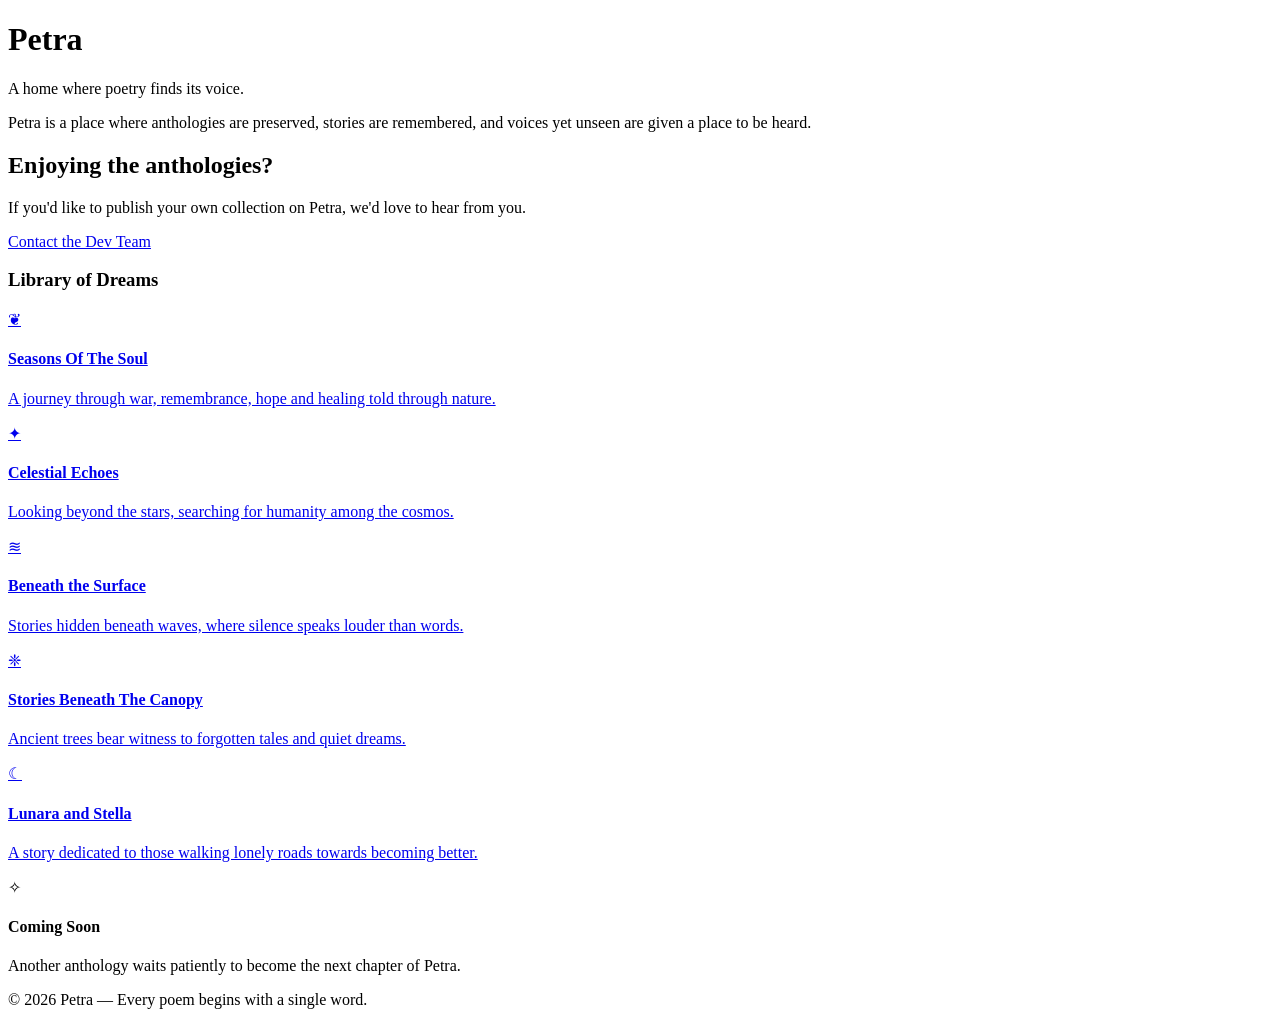
==== index.html @ 8d0e6b62 "Move site files from Petra/ to repo root for GitHub Pages Moved: index.html, style1.css, index.js, s" ====
<!DOCTYPE html>
<html lang="en">

<head>

    <meta charset="UTF-8">
    <meta name="viewport" content="width=device-width, initial-scale=1.0">

    <title>Petra | Poetry Anthologies</title>

    <link rel="stylesheet" href="style1.css">

    <link rel="preconnect" href="https://fonts.googleapis.com">
    <link rel="preconnect" href="https://fonts.gstatic.com" crossorigin>

    <link
        href="https://fonts.googleapis.com/css2?family=Cormorant+Garamond:wght@500;600;700&family=Inter:wght@300;400;500&display=swap"
        rel="stylesheet">

</head>


<body>


<header>

    <h1>Petra</h1>

    <p class="subtitle">
        A home where poetry finds its voice.
    </p>

</header>


<section class="intro">

    <p>
        Petra is a place where anthologies are preserved,
        stories are remembered,
        and voices yet unseen are given a place to be heard.
    </p>

</section>


<section class="developer">

    <h2>
        Enjoying the anthologies?
    </h2>

    <p>
        If you'd like to publish your own collection on Petra,
        we'd love to hear from you.
    </p>

    <a href="mailto:placeholder@example.com" class="dev-button">
        Contact the Dev Team
    </a>

</section>


<section class="library">

    <h3>
        Library of Dreams
    </h3>


    <div class="cards">


        <!-- =========================
             NATURE
        ========================== -->

        <a href="seasons.html" class="poem-card seasons">

            <span class="watermark">❦</span>

            <h4>
                Seasons Of The Soul
            </h4>

            <p>
                A journey through war, remembrance,
                hope and healing told through nature.
            </p>

        </a>


        <!-- =========================
             SPACE
        ========================== -->

        <a href="celestial.html" class="poem-card celestial">

            <span class="watermark">✦</span>

            <h4>
                Celestial Echoes
            </h4>

            <p>
                Looking beyond the stars,
                searching for humanity among the cosmos.
            </p>

        </a>


        <!-- =========================
             OCEAN
        ========================== -->

        <a href="ocean.html" class="poem-card ocean">

            <span class="watermark">≋</span>

            <h4>
                Beneath the Surface
            </h4>

            <p>
                Stories hidden beneath waves,
                where silence speaks louder than words.
            </p>

        </a>


        <!-- =========================
             FOREST
        ========================== -->

        <a href="forest.html" class="poem-card forest">

            <span class="watermark">❈</span>

            <h4>
                Stories Beneath The Canopy
            </h4>

            <p>
                Ancient trees bear witness to
                forgotten tales and quiet dreams.
            </p>

        </a>


        <!-- =========================
             LUNARA
        ========================== -->

        <a href="luna.html" class="poem-card luna">

            <span class="watermark">☾</span>

            <h4>
                Lunara and Stella
            </h4>

            <p>
                A story dedicated to those
                walking lonely roads towards becoming better.
            </p>

        </a>


        <!-- =========================
             FUTURE ANTHOLOGY
        ========================== -->

        <article class="poem-card upcoming">

            <span class="watermark">✧</span>

            <h4>
                Coming Soon
            </h4>

            <p>
                Another anthology waits patiently
                to become the next chapter of Petra.
            </p>

        </article>


    </div>

</section>


<footer>

    <p>
        © 2026 Petra — Every poem begins with a single word.
    </p>

</footer>

<script src="index.js">

</script>
</body>

</html>
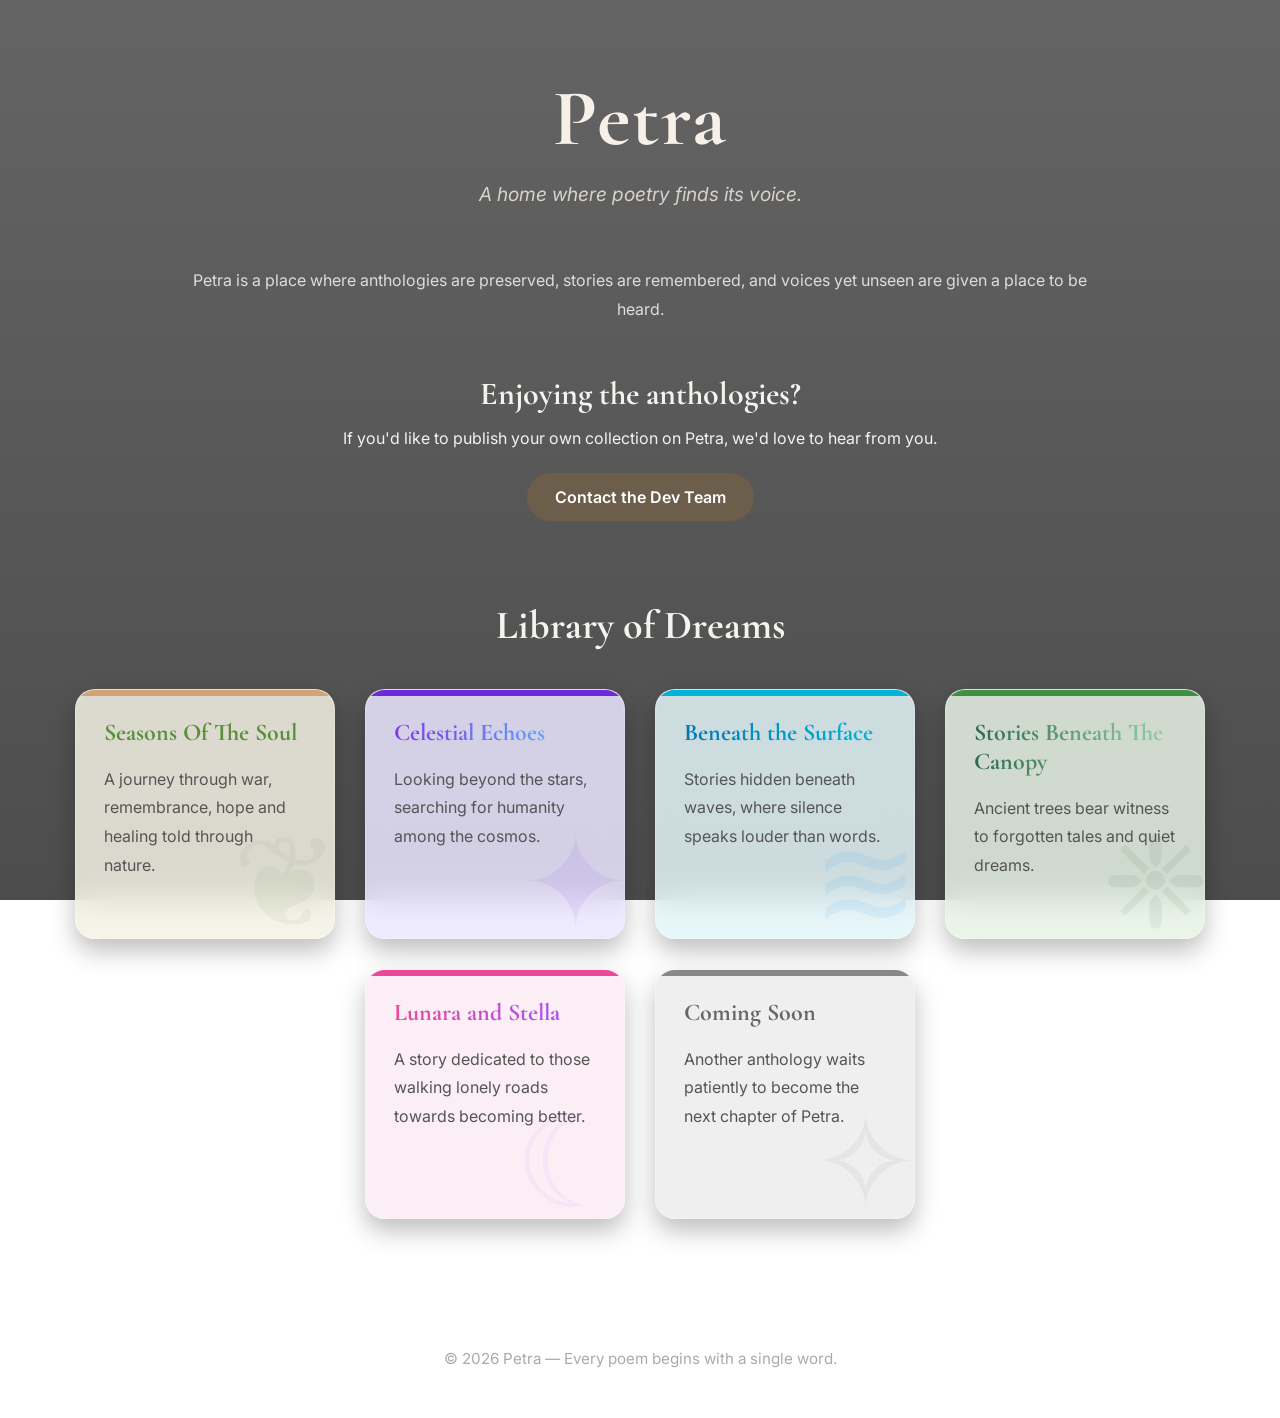
==== commit 7cb1fade: "preps" ====
--- a/index.html
+++ b/index.html
@@ -12,7 +12,7 @@
 
     <link rel="preconnect" href="https://fonts.googleapis.com">
     <link rel="preconnect" href="https://fonts.gstatic.com" crossorigin>
-
+<link rel="icon" type="image/png" href="https://chatgpt.com/backend-api/estuary/content?id=file_00000000ca1081f4b928a7d7319a4e5e&ts=496519&p=fs&cid=1&sig=12a491b939c6f78afdd5032426e1d95bdba3ea3430da63f91aab7235c9752e48&v=0">
     <link
         href="https://fonts.googleapis.com/css2?family=Cormorant+Garamond:wght@500;600;700&family=Inter:wght@300;400;500&display=swap"
         rel="stylesheet">
--- a/style1.css
+++ b/style1.css
@@ -0,0 +1,826 @@
+/* ==========================================
+   GOOGLE FONT FALLBACKS
+========================================== */
+
+* {
+    margin: 0;
+    padding: 0;
+    box-sizing: border-box;
+}
+
+
+/* ==========================================
+   BODY
+========================================== */
+
+body {
+
+    background:
+        linear-gradient(
+            rgba(17, 17, 17, .65),
+            rgba(17, 17, 17, .75)
+        ),
+        url("https://tse2.mm.bing.net/th/id/OIP.4UQxbKYwt-LiugSJUWRvngHaE8?r=0&rs=1&pid=ImgDetMain&o=7&rm=3");
+
+    background-size: cover;
+    background-position: center;
+    background-repeat: no-repeat;
+    background-attachment: fixed;
+
+    color: #F5F3EE;
+
+    font-family:
+        'Inter',
+        Verdana,
+        Geneva,
+        Tahoma,
+        sans-serif;
+
+    min-height: 100vh;
+
+    overflow-x: hidden;
+}
+
+
+/* ==========================================
+   HEADER
+========================================== */
+
+header {
+
+    text-align: center;
+
+    padding: 70px 20px 30px;
+
+}
+
+header h1 {
+
+    font-family: 'Cormorant Garamond', serif;
+
+    font-size: 5rem;
+
+    letter-spacing: 2px;
+
+    color: #F6F0E8;
+
+    margin-bottom: 15px;
+
+}
+
+.subtitle {
+
+    color: #D8D2CB;
+
+    font-size: 1.2rem;
+
+    font-style: italic;
+
+}
+
+
+/* ==========================================
+   INTRO
+========================================== */
+
+.intro {
+
+    width: min(900px, 90%);
+
+    margin: 30px auto;
+
+    text-align: center;
+
+    line-height: 1.8;
+
+    color: #DDD;
+
+}
+
+
+/* ==========================================
+   DEVELOPER
+========================================== */
+
+.developer {
+
+    text-align: center;
+
+    margin: 50px auto;
+
+    width: min(800px, 90%);
+
+}
+
+.developer h2 {
+
+    margin-bottom: 15px;
+
+    font-family: 'Cormorant Garamond', serif;
+
+    font-size: 2rem;
+
+}
+
+.developer p {
+
+    margin-bottom: 25px;
+
+}
+
+
+/* ==========================================
+   BUTTON
+========================================== */
+
+.dev-button {
+
+    display: inline-block;
+
+    padding: 14px 28px;
+
+    border-radius: 50px;
+
+    text-decoration: none;
+
+    color: white;
+
+    background: #6D5D4B;
+
+    transition: .35s;
+
+    font-weight: 600;
+
+}
+
+.dev-button:hover {
+
+    background: #8C7459;
+
+    transform: translateY(-3px);
+
+}
+
+
+/* ==========================================
+   LIBRARY
+========================================== */
+
+.library {
+
+    width: min(1300px, 95%);
+
+    margin: 80px auto;
+
+}
+
+.library h3 {
+
+    text-align: center;
+
+    font-size: 2.5rem;
+
+    margin-bottom: 40px;
+
+    font-family: 'Cormorant Garamond', serif;
+
+}
+
+
+/* ==========================================
+   CARD GRID
+========================================== */
+
+.cards {
+
+    display: flex;
+
+    justify-content: center;
+
+    flex-wrap: wrap;
+
+    gap: 30px;
+
+}
+
+
+/* ==========================================
+   CARD
+========================================== */
+
+.poem-card {
+
+    position: relative;
+
+    display: block;
+
+    width: 260px;
+
+    min-height: 250px;
+
+    padding: 28px;
+
+    border-radius: 20px;
+
+    overflow: hidden;
+
+    border: 1px solid rgba(255, 255, 255, .2);
+
+    backdrop-filter: blur(15px);
+
+    -webkit-backdrop-filter: blur(15px);
+
+    transition: .35s ease;
+
+    cursor: pointer;
+
+    box-shadow:
+        0 12px 25px rgba(0, 0, 0, .25),
+        inset 0 1px 1px rgba(255, 255, 255, .3);
+
+    /*
+       IMPORTANT:
+       Cards are now <a> elements,
+       so remove normal link styling.
+    */
+
+    text-decoration: none;
+
+    color: inherit;
+
+}
+
+
+/* ==========================================
+   GLASS SHIMMER
+========================================== */
+
+.poem-card::after {
+
+    content: "";
+
+    position: absolute;
+
+    top: 0;
+
+    left: -150%;
+
+    width: 60%;
+
+    height: 100%;
+
+    background:
+        linear-gradient(
+            120deg,
+            transparent,
+            rgba(255, 255, 255, .35),
+            transparent
+        );
+
+    transition: .8s;
+
+    pointer-events: none;
+
+}
+
+.poem-card:hover::after {
+
+    left: 160%;
+
+}
+
+
+/* ==========================================
+   COLOURED TOP BAR
+========================================== */
+
+.poem-card::before {
+
+    content: "";
+
+    position: absolute;
+
+    top: 0;
+
+    left: 0;
+
+    width: 100%;
+
+    height: 6px;
+
+}
+
+
+/* ==========================================
+   WATERMARK
+========================================== */
+
+.watermark {
+
+    position: absolute;
+
+    right: -5px;
+
+    bottom: -20px;
+
+    font-size: 8rem;
+
+    opacity: .08;
+
+    pointer-events: none;
+
+    user-select: none;
+
+    transition: .4s;
+
+    font-family: serif;
+
+}
+
+.poem-card:hover .watermark {
+
+    transform:
+        scale(1.08)
+        rotate(-8deg);
+
+    opacity: .18;
+
+}
+
+
+/* ==========================================
+   HOVER
+========================================== */
+
+.poem-card:hover {
+
+    transform: translateY(-10px);
+
+}
+
+
+/* ==========================================
+   TITLES
+========================================== */
+
+.poem-card h4 {
+
+    position: relative;
+
+    display: inline-block;
+
+    margin-bottom: 18px;
+
+    font-size: 1.5rem;
+
+    font-family: 'Cormorant Garamond', serif;
+
+}
+
+.poem-card h4::after {
+
+    content: "";
+
+    position: absolute;
+
+    left: 0;
+
+    bottom: -5px;
+
+    width: 0;
+
+    height: 2px;
+
+    background: currentColor;
+
+    transition: .3s;
+
+}
+
+.poem-card:hover h4::after {
+
+    width: 100%;
+
+}
+
+.poem-card p {
+
+    color: #555;
+
+    line-height: 1.8;
+
+}
+
+
+/* ==========================================
+   ANTHOLOGY THEMES
+========================================== */
+
+
+/* ==========================================
+   01 — SEASONS OF THE SOUL
+========================================== */
+
+.seasons {
+
+    background: rgba(245, 242, 230, .85);
+
+}
+
+.seasons::before {
+
+    background: #D4A373;
+
+}
+
+.seasons h4 {
+
+    color: #5A8F3D;
+
+}
+
+.seasons .watermark {
+
+    color: #6A994E;
+
+}
+
+.seasons:hover {
+
+    box-shadow:
+        0 0 30px rgba(212, 163, 115, .45);
+
+}
+
+
+/* ==========================================
+   02 — CELESTIAL ECHOES
+========================================== */
+
+.celestial {
+
+    background: rgba(236, 231, 255, .85);
+
+}
+
+.celestial::before {
+
+    background: #6D28D9;
+
+}
+
+.celestial h4 {
+
+    background:
+        linear-gradient(
+            90deg,
+            #7C3AED,
+            #60A5FA
+        );
+
+    -webkit-background-clip: text;
+
+    background-clip: text;
+
+    -webkit-text-fill-color: transparent;
+
+}
+
+.celestial .watermark {
+
+    color: #7C3AED;
+
+}
+
+.celestial:hover {
+
+    box-shadow:
+        0 0 30px rgba(124, 58, 237, .35);
+
+}
+
+
+/* ==========================================
+   03 — BENEATH THE SURFACE
+========================================== */
+
+.ocean {
+
+    background: rgba(227, 245, 248, .85);
+
+}
+
+.ocean::before {
+
+    background: #00B4D8;
+
+}
+
+.ocean h4 {
+
+    background:
+        linear-gradient(
+            90deg,
+            #0077B6,
+            #00B4D8
+        );
+
+    background-clip: text;
+
+    -webkit-background-clip: text;
+
+    -webkit-text-fill-color: transparent;
+
+}
+
+.ocean .watermark {
+
+    color: #00A6FB;
+
+}
+
+.ocean:hover {
+
+    box-shadow:
+        0 0 30px rgba(0, 180, 216, .35);
+
+}
+
+
+/* ==========================================
+   04 — STORIES BENEATH THE CANOPY
+========================================== */
+
+.forest {
+
+    background: rgba(232, 243, 228, .85);
+
+}
+
+.forest::before {
+
+    background: #3F9142;
+
+}
+
+.forest h4 {
+
+    background:
+        linear-gradient(
+            90deg,
+            #2D6A4F,
+            #95D5B2
+        );
+
+    -webkit-background-clip: text;
+
+    background-clip: text;
+
+    -webkit-text-fill-color: transparent;
+
+    color: transparent;
+
+}
+
+.forest .watermark {
+
+    color: #2D6A4F;
+
+}
+
+.forest:hover {
+
+    box-shadow:
+        0 0 30px rgba(63, 145, 66, .35);
+
+}
+
+
+/* ==========================================
+   05 — LUNARA AND STELLA
+========================================== */
+
+.luna {
+
+    background: rgba(251, 236, 244, .88);
+
+}
+
+.luna::before {
+
+    background: #EC4899;
+
+}
+
+.luna h4 {
+
+    background:
+        linear-gradient(
+            90deg,
+            #EC4899,
+            #A855F7
+        );
+
+    -webkit-background-clip: text;
+
+    background-clip: text;
+
+    color: transparent;
+
+    -webkit-text-fill-color: transparent;
+
+}
+
+.luna .watermark {
+
+    color: #C084FC;
+
+}
+
+.luna:hover {
+
+    box-shadow:
+        0 0 30px rgba(236, 72, 153, .35);
+
+}
+
+
+/* ==========================================
+   06 — COMING SOON
+========================================== */
+
+.upcoming {
+
+    background: rgba(236, 236, 236, .82);
+
+    cursor: default;
+
+}
+
+.upcoming::before {
+
+    background: #888;
+
+}
+
+.upcoming h4 {
+
+    color: #666;
+
+}
+
+.upcoming .watermark {
+
+    color: #777;
+
+}
+
+.upcoming:hover {
+
+    box-shadow:
+        0 0 25px rgba(150, 150, 150, .35);
+
+}
+
+
+/*
+   Don't make the Coming Soon card
+   move like the active cards.
+*/
+
+.upcoming:hover {
+
+    transform: translateY(-5px);
+
+}
+
+
+/* ==========================================
+   MUSIC SECTION
+========================================== */
+
+.music-section {
+
+    max-width: 700px;
+
+    margin: 60px auto;
+
+    padding: 30px;
+
+    text-align: center;
+
+}
+
+.music-section h3 {
+
+    margin-bottom: 8px;
+
+    font-size: 1.4rem;
+
+    font-family:
+        'Cormorant Garamond',
+        serif;
+
+}
+
+.music-section p {
+
+    opacity: .7;
+
+    margin-bottom: 25px;
+
+}
+
+.spotify-player {
+
+    width: 100%;
+
+    max-width: 600px;
+
+    margin: 0 auto;
+
+    border-radius: 16px;
+
+    overflow: hidden;
+
+    box-shadow:
+        0 12px 35px rgba(0, 0, 0, .3);
+
+}
+
+.spotify-player iframe {
+
+    display: block;
+
+    width: 100%;
+
+    border: none;
+
+}
+
+
+/* ==========================================
+   FOOTER
+========================================== */
+
+footer {
+
+    text-align: center;
+
+    padding: 50px 20px;
+
+    color: #AAA;
+
+    font-size: .95rem;
+
+}
+
+
+/* ==========================================
+   RESPONSIVE
+========================================== */
+
+@media (max-width: 768px) {
+
+    header h1 {
+
+        font-size: 3.5rem;
+
+    }
+
+    .library h3 {
+
+        font-size: 2rem;
+
+    }
+
+    .poem-card {
+
+        width: 100%;
+
+        max-width: 350px;
+
+    }
+
+}
+
+
+/* ==========================================
+   BACKGROUND ANIMATION
+========================================== */
+
+@keyframes backgroundMove {
+
+    from {
+
+        transform: scale(1);
+
+    }
+
+    to {
+
+        transform: scale(1.08);
+
+    }
+
+}
